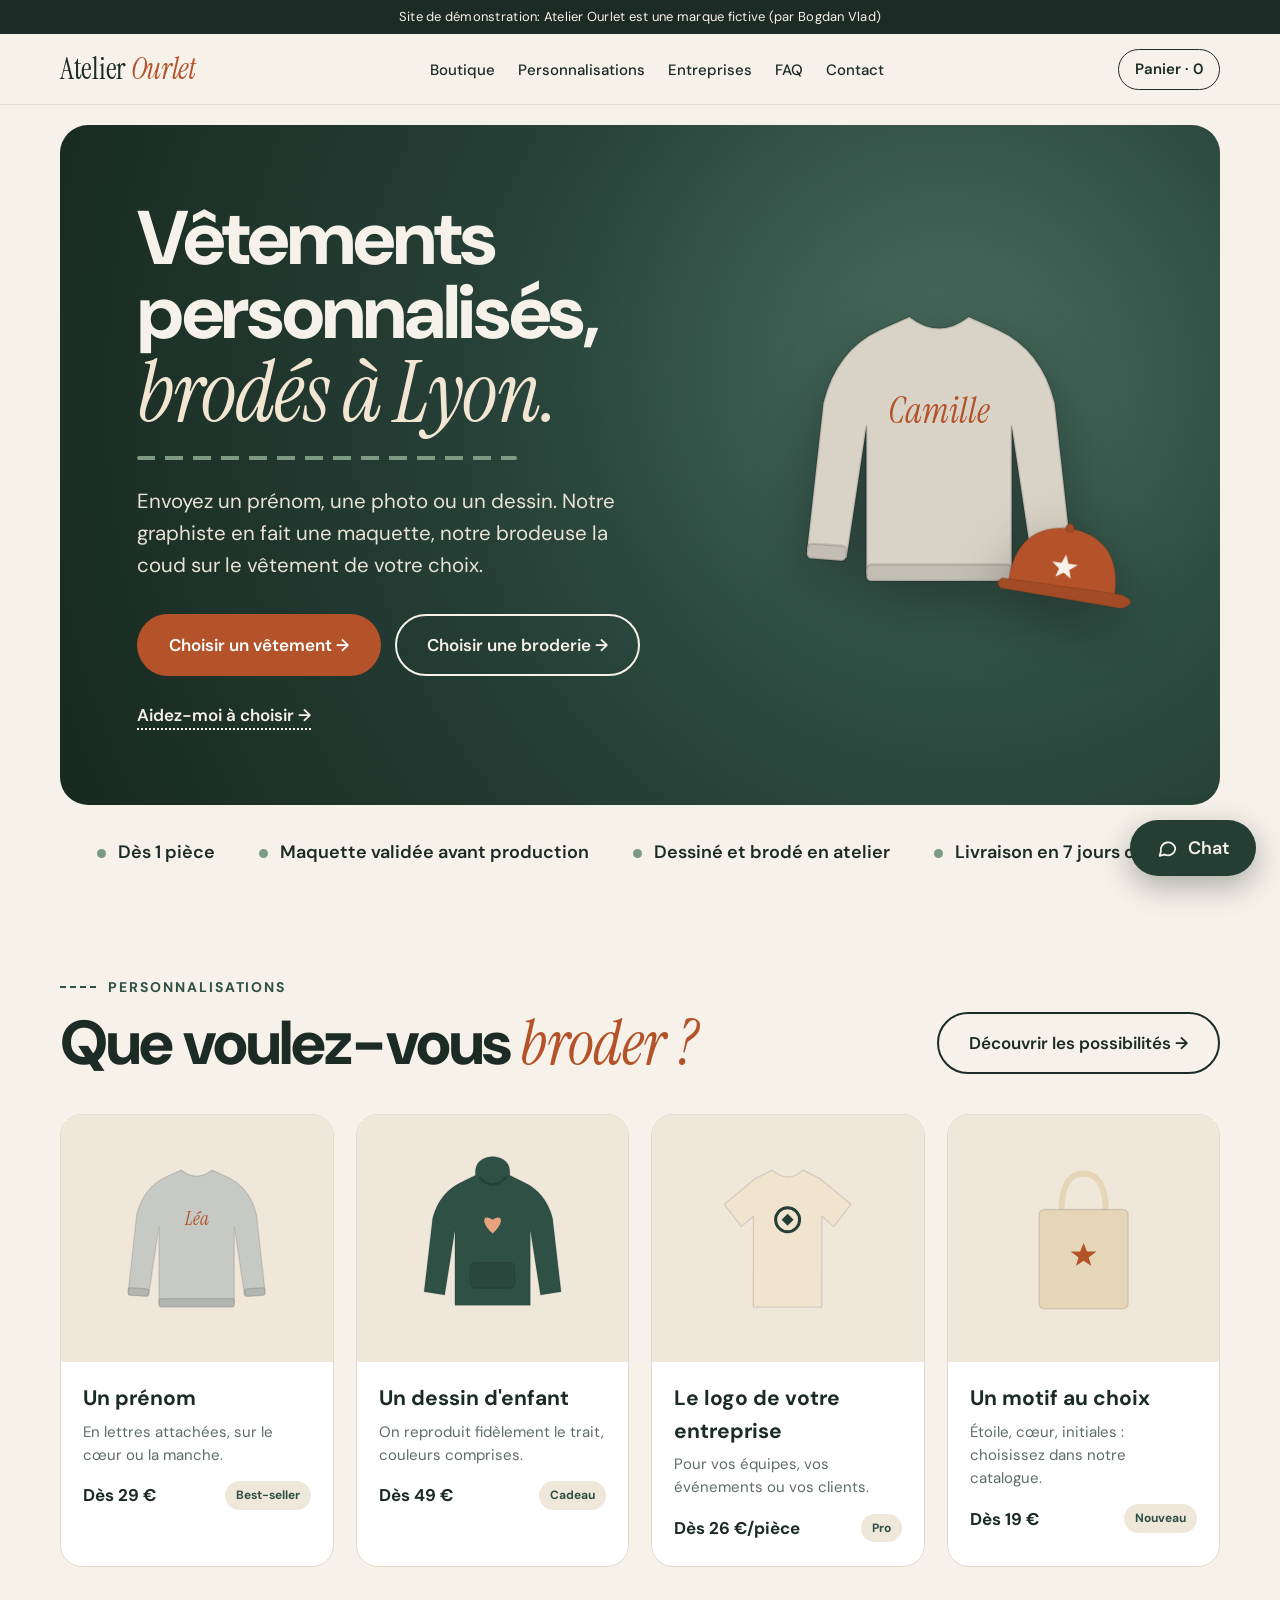
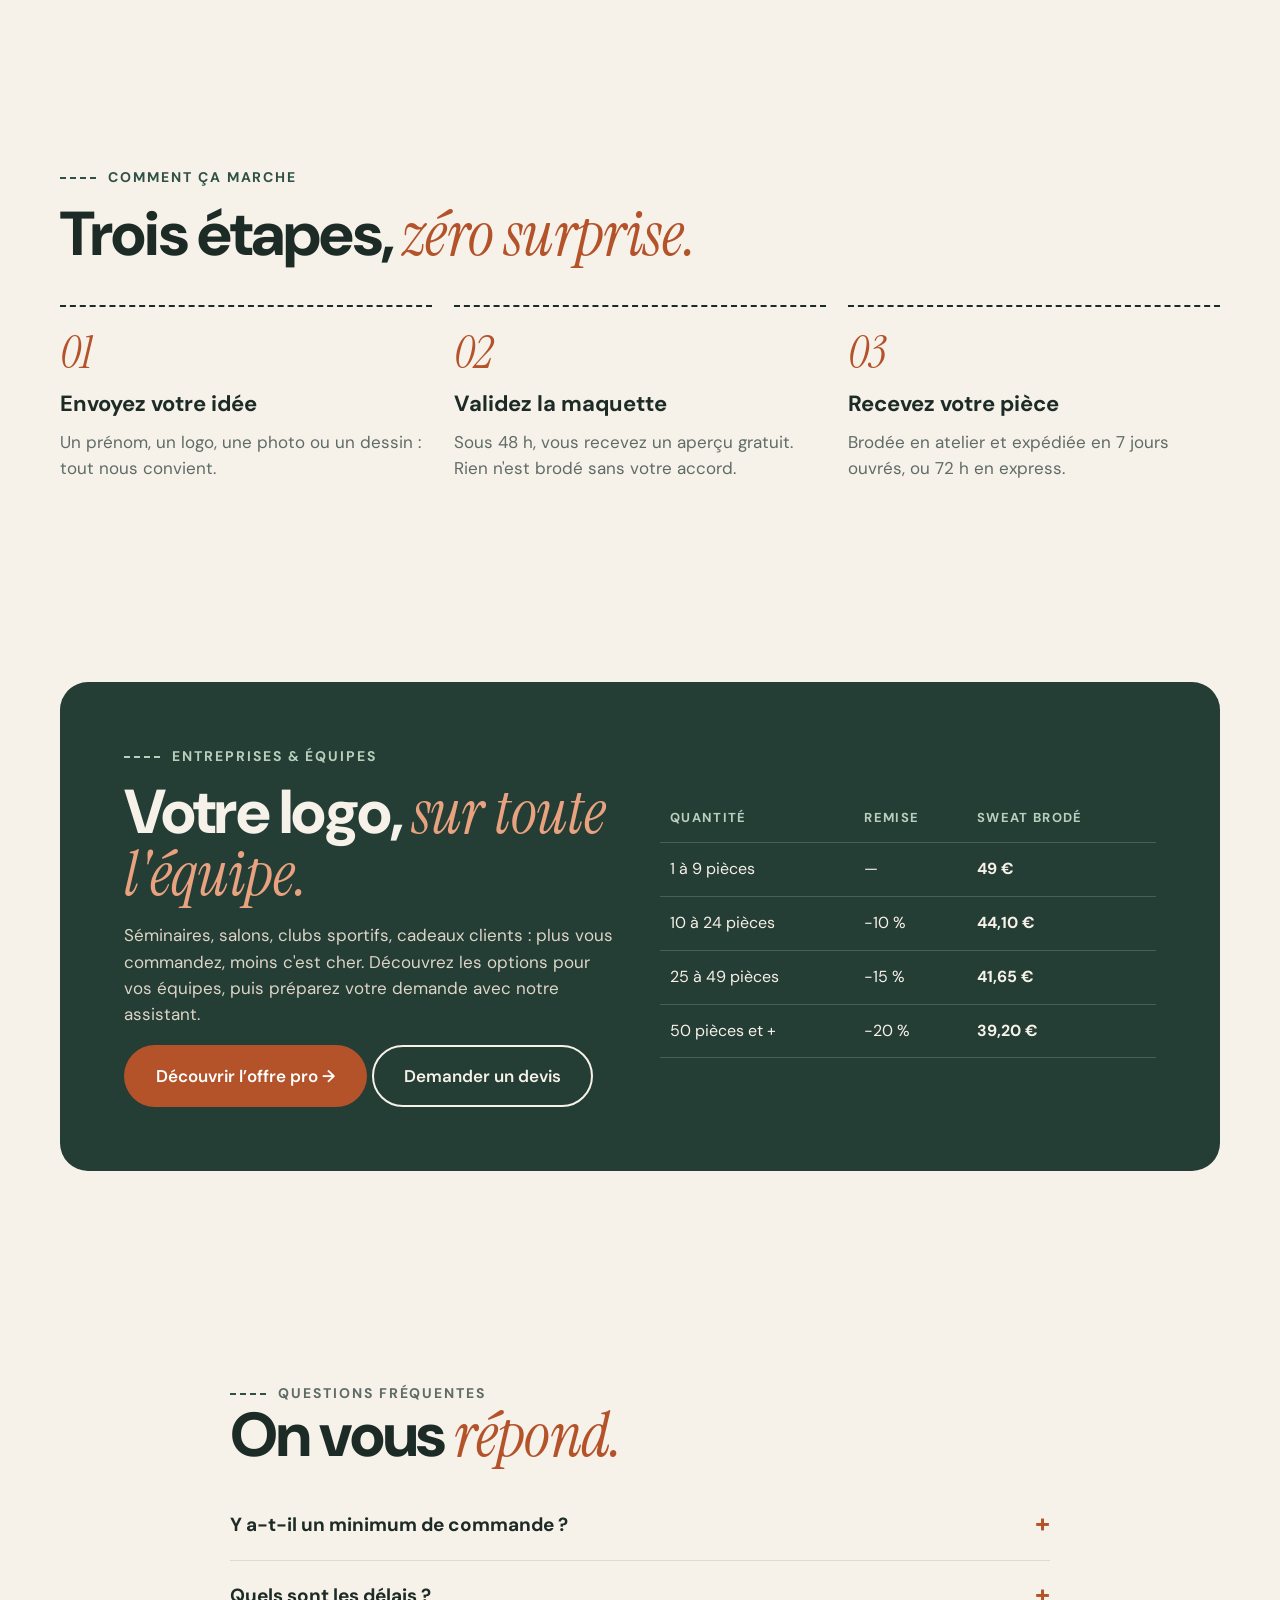
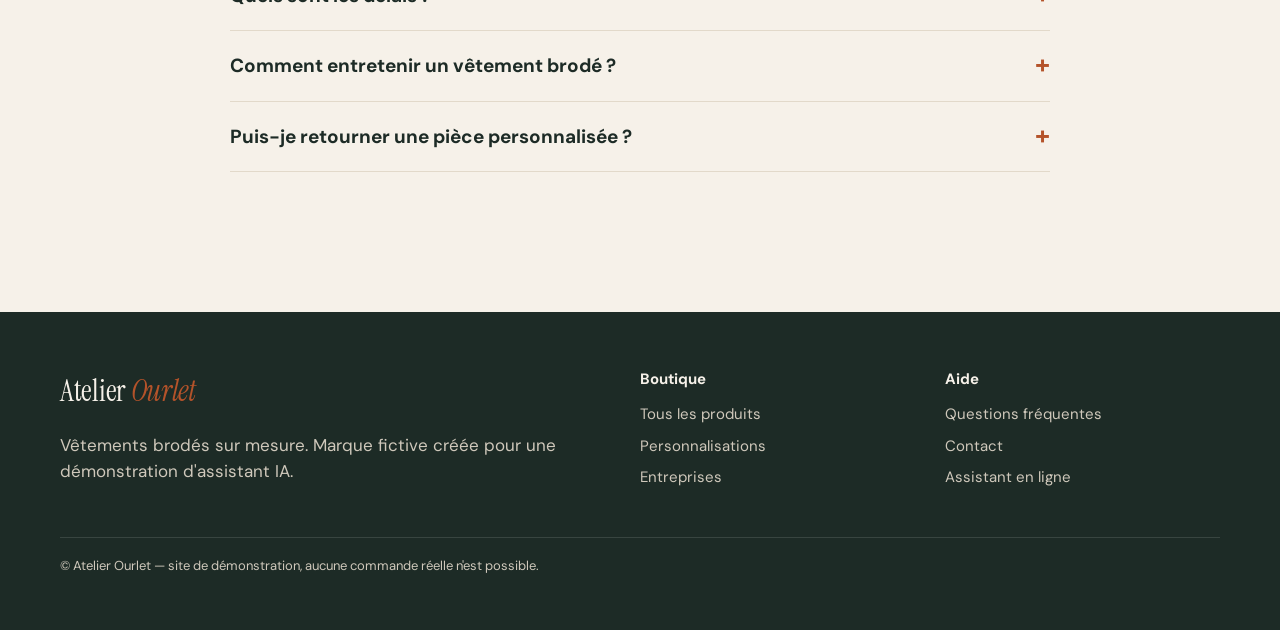
==== index.html @ b1e124c6 "Boutique : filtres Hauts/Accessoires réparés ; limite chat portée à 20/min par connexion - [hidden] " ====
<!doctype html>
<html lang="fr">
<head>
  <meta charset="utf-8">
  <meta name="viewport" content="width=device-width, initial-scale=1, viewport-fit=cover">
  <title>Atelier Ourlet — Vêtements personnalisés brodés (démo)</title>
  <meta name="description" content="Site de démonstration d'une marque fictive de vêtements brodés, avec un assistant IA.">
  <link rel="preconnect" href="https://fonts.googleapis.com">
  <link rel="preconnect" href="https://fonts.gstatic.com" crossorigin>
  <link href="https://fonts.googleapis.com/css2?family=DM+Sans:wght@400;500;600;700;800&family=Instrument+Serif:ital@0;1&display=swap" rel="stylesheet">
  <link rel="stylesheet" href="style.css?v=fix-20261122">
  <link rel="stylesheet" href="chat-widget.css?v=resize2-20261122">
  <link rel="stylesheet" href="animations.css">
</head>
<body>
  <div class="demo-bar">Site de démonstration: Atelier Ourlet est une marque fictive (par Bogdan Vlad)</div>

  <nav class="nav">
    <div class="wrap">
      <a class="logo" href="index.html">Atelier <em>Ourlet</em></a>
      <ul>
        <li><a href="boutique.html">Boutique</a></li>
        <li><a href="personnalisations.html">Personnalisations</a></li>
        <li><a href="entreprises.html">Entreprises</a></li>
        <li><a href="faq.html">FAQ</a></li>
        <li><a href="contact.html">Contact</a></li>
      </ul>
      <a class="cart" href="boutique.html">Panier · 0</a>
    </div>
  </nav>

  <main>
    <div class="wrap hero">
      <div class="hero-card">
        <div>
          <h1>Vêtements personnalisés, <em>brodés à Lyon.</em></h1>
          <div class="stitch" aria-hidden="true"></div>
          <p>Envoyez un prénom, une photo ou un dessin. Notre graphiste en fait une maquette, notre brodeuse la coud sur le vêtement de votre choix.</p>
          <div class="actions">
            <a class="btn btn-terra" href="boutique.html">Choisir un vêtement →</a>
            <a class="btn btn-ghost" href="personnalisations.html">Choisir une broderie →</a>
          </div>
          <a class="link-dash" href="#" data-open-chat>Aidez-moi à choisir →</a>
        </div>
        <div class="hero-art" aria-hidden="true">
          <div class="g g1" data-type="sweat" data-color="#d9d3c7" data-motif="Camille" data-thread="#b4532a"></div>
          <div class="g g2" data-type="cap" data-color="#b4532a" data-motif="★" data-thread="#f6f1e9"></div>
        </div>
      </div>
      <div class="trust">
        <span>Dès 1 pièce</span>
        <span>Maquette validée avant production</span>
        <span>Dessiné et brodé en atelier</span>
        <span>Livraison en 7 jours ouvrés</span>
      </div>
    </div>

    <section id="personnalisations">
      <div class="wrap">
        <div class="section-head">
          <div>
            <p class="eyebrow">Personnalisations</p>
            <h2>Que voulez-vous <em>broder ?</em></h2>
          </div>
          <a class="btn btn-ghost" href="boutique.html">Découvrir les possibilités →</a>
        </div>
        <div class="grid">
          <article class="card">
            <div class="art"><div class="g" data-type="sweat" data-color="#c7c9c4" data-motif="Léa"></div></div>
            <div class="body"><h3>Un prénom</h3><p>En lettres attachées, sur le cœur ou la manche.</p><div class="price"><span>Dès 29 €</span><span class="tag">Best-seller</span></div></div>
          </article>
          <article class="card">
            <div class="art"><div class="g" data-type="hoodie" data-color="#2f5045" data-motif="♥" data-thread="#e9a27f"></div></div>
            <div class="body"><h3>Un dessin d'enfant</h3><p>On reproduit fidèlement le trait, couleurs comprises.</p><div class="price"><span>Dès 49 €</span><span class="tag">Cadeau</span></div></div>
          </article>
          <article class="card">
            <div class="art"><div class="g" data-type="tshirt" data-color="#f0e4cf" data-motif="logo" data-thread="#243d35"></div></div>
            <div class="body"><h3>Le logo de votre entreprise</h3><p>Pour vos équipes, vos événements ou vos clients.</p><div class="price"><span>Dès 26 €/pièce</span><span class="tag">Pro</span></div></div>
          </article>
          <article class="card">
            <div class="art"><div class="g" data-type="tote" data-color="#e6d6b8" data-motif="★" data-thread="#b4532a"></div></div>
            <div class="body"><h3>Un motif au choix</h3><p>Étoile, cœur, initiales : choisissez dans notre catalogue.</p><div class="price"><span>Dès 19 €</span><span class="tag">Nouveau</span></div></div>
          </article>
        </div>
      </div>
    </section>

    <section>
      <div class="wrap">
        <p class="eyebrow">Comment ça marche</p>
        <h2 style="margin-bottom:40px">Trois étapes, <em>zéro surprise.</em></h2>
        <div class="steps">
          <div class="step"><h3>Envoyez votre idée</h3><p>Un prénom, un logo, une photo ou un dessin : tout nous convient.</p></div>
          <div class="step"><h3>Validez la maquette</h3><p>Sous 48 h, vous recevez un aperçu gratuit. Rien n'est brodé sans votre accord.</p></div>
          <div class="step"><h3>Recevez votre pièce</h3><p>Brodée en atelier et expédiée en 7 jours ouvrés, ou 72 h en express.</p></div>
        </div>
      </div>
    </section>

    <section id="entreprises">
      <div class="wrap">
        <div class="pro">
          <div>
            <p class="eyebrow">Entreprises &amp; équipes</p>
            <h2>Votre logo, <em>sur toute l'équipe.</em></h2>
            <p>Séminaires, salons, clubs sportifs, cadeaux clients : plus vous commandez, moins c'est cher. Découvrez les options pour vos équipes, puis préparez votre demande avec notre assistant.</p>
            <a class="btn btn-terra" href="entreprises.html">Découvrir l’offre pro →</a> <button class="btn btn-ghost" type="button" data-open-chat>Demander un devis</button>
          </div>
          <div class="table-wrap">
            <table class="tiers">
              <thead><tr><th>Quantité</th><th>Remise</th><th>Sweat brodé</th></tr></thead>
              <tbody>
                <tr><td>1 à 9 pièces</td><td>—</td><td>49 €</td></tr>
                <tr><td>10 à 24 pièces</td><td>−10 %</td><td>44,10 €</td></tr>
                <tr><td>25 à 49 pièces</td><td>−15 %</td><td>41,65 €</td></tr>
                <tr><td>50 pièces et +</td><td>−20 %</td><td>39,20 €</td></tr>
              </tbody>
            </table>
          </div>
        </div>
      </div>
    </section>

    <section>
      <div class="wrap faq">
        <p class="eyebrow">Questions fréquentes</p>
        <h2 style="margin-bottom:24px">On vous <em>répond.</em></h2>
        <details><summary>Y a-t-il un minimum de commande ?</summary><p>Non, on brode dès une seule pièce. Les remises commencent à 10 pièces.</p></details>
        <details><summary>Quels sont les délais ?</summary><p>7 jours ouvrés après validation de la maquette. L'option express (+15 €) livre en 72 h.</p></details>
        <details><summary>Comment entretenir un vêtement brodé ?</summary><p>Lavage à 30 °C, à l'envers, sans sèche-linge.</p></details>
        <details><summary>Puis-je retourner une pièce personnalisée ?</summary><p>Les pièces personnalisées ne sont pas reprises, sauf défaut de fabrication : on refait alors la pièce gratuitement.</p></details>
      </div>
    </section>
  </main>

  <footer>
    <div class="wrap">
      <div class="cols">
        <div>
          <a class="logo" href="index.html">Atelier <em>Ourlet</em></a>
          <p>Vêtements brodés sur mesure. Marque fictive créée pour une démonstration d'assistant IA.</p>
        </div>
        <div><h4>Boutique</h4><ul><li><a href="boutique.html">Tous les produits</a></li><li><a href="personnalisations.html">Personnalisations</a></li><li><a href="entreprises.html">Entreprises</a></li></ul></div>
        <div><h4>Aide</h4><ul><li><a href="faq.html">Questions fréquentes</a></li><li><a href="contact.html">Contact</a></li><li><a href="#" data-open-chat>Assistant en ligne</a></li></ul></div>
      </div>
      <p class="small">© Atelier Ourlet — site de démonstration, aucune commande réelle n'est possible.</p>
    </div>
  </footer>

  <script src="garments.js"></script>
  <script src="chat-widget.js?v=limit-20261122"></script>
  <script src="site.js"></script>
</body>
</html>
---- style.css ----
:root {
  --cream: #f6f1e9;
  --cream-2: #efe7da;
  --ink: #1d2b26;
  --green: #243d35;
  --green-2: #2f5045;
  --terra: #b4532a;
  --terra-2: #9a4420;
  --sage: #7d9b82;
  --line: #e2d9ca;
  --muted: #5f6b66;
  --radius: 28px;
  --serif: "Instrument Serif", Georgia, "Times New Roman", serif;
  --sans: "DM Sans", system-ui, -apple-system, "Segoe UI", Roboto, sans-serif;
}

* { box-sizing: border-box; }
[hidden] { display: none !important; }
html { scroll-behavior: smooth; }
body {
  margin: 0; background: var(--cream); color: var(--ink);
  font-family: var(--sans); font-size: 17px; line-height: 1.55;
}
img, svg { max-width: 100%; display: block; }
a { color: inherit; }
.wrap { max-width: 1200px; margin: 0 auto; padding-inline: 20px; }

/* Bandeau démo */
.demo-bar {
  background: var(--ink); color: var(--cream); text-align: center;
  font-size: 13px; padding: 7px 16px; letter-spacing: .02em;
}

/* Navigation */
.nav { position: sticky; top: 0; z-index: 50; background: rgba(246,241,233,.92); backdrop-filter: blur(8px); border-bottom: 1px solid var(--line); }
.nav .wrap { display: flex; align-items: center; justify-content: space-between; gap: 20px; height: 70px; }
.logo { font-family: var(--serif); font-size: 30px; text-decoration: none; letter-spacing: -.01em; }
.logo em { color: var(--terra); }
.nav ul { list-style: none; display: flex; gap: 28px; margin: 0; padding: 0; }
.nav ul a { text-decoration: none; font-weight: 500; font-size: 15px; }
.nav ul a:hover, .nav ul a[aria-current="page"] { color: var(--terra); }
.cart { display: inline-flex; align-items: center; gap: 8px; text-decoration: none; font-weight: 600; font-size: 15px; border: 1.5px solid var(--ink); border-radius: 999px; padding: 8px 16px; }
@media (max-width: 760px) { .nav ul { display: none; } }

/* Boutons */
.btn {
  display: inline-flex; align-items: center; gap: 12px; text-decoration: none; cursor: pointer;
  font: 600 17px var(--sans); border-radius: 999px; padding: 18px 30px; border: 2px solid transparent;
  transition: transform .15s ease, background .15s ease;
}
.btn:hover { transform: translateY(-1px); }
.btn-terra { background: var(--terra); color: #fff; }
.btn-terra:hover { background: var(--terra-2); }
.btn-ghost { border-color: currentColor; color: inherit; background: transparent; }
.btn-dark { background: var(--green); color: var(--cream); }
.link-dash { font-weight: 600; text-decoration: none; border-bottom: 2px dotted currentColor; padding-bottom: 2px; }

/* Hero */
.hero { margin-top: 20px; }
.hero-card {
  position: relative; overflow: hidden; border-radius: var(--radius);
  background: radial-gradient(circle at 78% 40%, #3b6153 0%, var(--green) 55%, #18291f 100%);
  color: var(--cream); display: grid; grid-template-columns: 1.2fr .8fr; align-items: center; gap: 24px;
  padding: clamp(36px, 6vw, 80px);
}
.hero h1 { font-size: clamp(40px, 6vw, 76px); line-height: .98; margin: 0; letter-spacing: -.03em; font-weight: 800; }
.hero h1 em { display: block; font-family: var(--serif); font-weight: 400; font-style: italic; letter-spacing: -.01em; font-size: 1.12em; color: #f2e6d3; }
.stitch { height: 4px; width: min(380px, 70%); margin: 22px 0 26px; background: repeating-linear-gradient(90deg, var(--sage) 0 18px, transparent 18px 28px); border-radius: 2px; }
.hero p { font-size: clamp(17px, 1.6vw, 21px); max-width: 520px; margin: 0 0 32px; color: #e9e2d6; }
.hero .actions { display: flex; flex-wrap: wrap; gap: 14px; margin-bottom: 26px; }
.hero-art { position: relative; aspect-ratio: 1; }
.hero-art .g { position: absolute; filter: drop-shadow(0 20px 30px rgba(0,0,0,.35)); }
.hero-art .g1 { inset: 4% 10% 14% 6%; }
.hero-art .g2 { width: 44%; right: -2%; bottom: 2%; transform: rotate(8deg); }
@media (max-width: 860px) { .hero-card { grid-template-columns: 1fr; } .hero-art { max-width: 360px; } }

.trust { display: flex; flex-wrap: wrap; justify-content: center; gap: 14px 44px; padding: 34px 0 10px; font-weight: 600; font-size: 18px; }
.trust span::before { content: ""; display: inline-block; width: 9px; height: 9px; border-radius: 50%; background: var(--sage); margin-right: 12px; vertical-align: middle; }

/* Sections */
section { padding-block: clamp(56px, 8vw, 100px); }
.eyebrow { font-size: 14px; letter-spacing: .14em; text-transform: uppercase; color: var(--green-2); font-weight: 700; display: flex; align-items: center; gap: 12px; margin: 0 0 14px; }
.eyebrow::before { content: ""; width: 36px; border-top: 2px dashed var(--green-2); }
h2 { font-size: clamp(34px, 5vw, 62px); line-height: 1; letter-spacing: -.03em; margin: 0; font-weight: 800; }
h2 em { font-family: var(--serif); font-weight: 400; font-style: italic; color: var(--terra); letter-spacing: -.01em; }
.section-head { display: flex; flex-wrap: wrap; align-items: end; justify-content: space-between; gap: 20px; margin-bottom: 40px; }
.lead { color: var(--muted); max-width: 560px; margin: 14px 0 0; }

/* Cartes */
.grid { display: grid; gap: 22px; grid-template-columns: repeat(auto-fill, minmax(250px, 1fr)); }
.card { background: #fff; border: 1px solid var(--line); border-radius: 22px; overflow: hidden; display: flex; flex-direction: column; transition: transform .2s ease, box-shadow .2s ease; }
.card:hover { transform: translateY(-4px); box-shadow: 0 18px 40px rgba(29,43,38,.1); }
.card .art { background: var(--cream-2); padding: 26px; aspect-ratio: 1.1; display: grid; place-items: center; }
.card .art .g { width: 78%; }
.card .body { padding: 20px 22px 24px; }
.card h3 { margin: 0 0 6px; font-size: 21px; }
.card p { margin: 0; color: var(--muted); font-size: 15px; }
.card .price { margin-top: 14px; display: flex; justify-content: space-between; align-items: center; font-weight: 700; }
.tag { font-size: 12px; font-weight: 700; background: var(--cream-2); border-radius: 999px; padding: 5px 11px; color: var(--green-2); }

/* Étapes */
.steps { display: grid; gap: 22px; grid-template-columns: repeat(auto-fit, minmax(240px, 1fr)); counter-reset: s; }
.step { border-top: 2px dashed var(--ink); padding-top: 22px; }
.step::before { counter-increment: s; content: "0" counter(s); font-family: var(--serif); font-style: italic; font-size: 46px; color: var(--terra); display: block; line-height: 1; margin-bottom: 12px; }
.step h3 { margin: 0 0 8px; font-size: 22px; }
.step p { margin: 0; color: var(--muted); }

/* Bloc entreprises */
.pro { background: var(--green); color: var(--cream); border-radius: var(--radius); padding: clamp(32px, 5vw, 64px); display: grid; grid-template-columns: 1fr 1fr; gap: 40px; align-items: center; }
.pro h2 { color: var(--cream); }
.pro h2 em { color: #e9a27f; }
.pro p { color: #ddd5c7; }
.pro .eyebrow { color: #b9cfbd; }
.pro .eyebrow::before { border-color: #b9cfbd; }
.table-wrap { overflow-x: auto; }
table.tiers { width: 100%; border-collapse: collapse; font-size: 16px; }
.tiers th, .tiers td { text-align: left; padding: 14px 10px; border-bottom: 1px solid rgba(246,241,233,.18); }
.tiers th { font-size: 13px; text-transform: uppercase; letter-spacing: .1em; color: #b9cfbd; }
.tiers td:last-child { font-weight: 700; }
@media (max-width: 860px) { .pro { grid-template-columns: 1fr; } }

/* FAQ */
.faq { max-width: 860px; }
.faq details { border-bottom: 1px solid var(--line); padding: 20px 0; }
.faq summary { cursor: pointer; font-weight: 700; font-size: 19px; list-style: none; display: flex; justify-content: space-between; gap: 16px; }
.faq summary::after { content: "+"; font-size: 26px; line-height: 1; color: var(--terra); }
.faq details[open] summary::after { content: "–"; }
.faq p { color: var(--muted); margin: 12px 0 0; }

/* Formulaire */
.form { display: grid; gap: 16px; max-width: 640px; }
.form label { display: grid; gap: 6px; font-weight: 600; font-size: 15px; }
.form input, .form select, .form textarea {
  font: 16px var(--sans); padding: 14px 16px; border-radius: 14px; border: 1.5px solid var(--line); background: #fff; color: var(--ink);
}
.form input:focus, .form select:focus, .form textarea:focus { outline: none; border-color: var(--green-2); }
.form .row { display: grid; grid-template-columns: 1fr 1fr; gap: 16px; }
@media (max-width: 600px) { .form .row { grid-template-columns: 1fr; } }
.notice { background: #fff; border: 1px solid var(--line); border-left: 4px solid var(--sage); border-radius: 12px; padding: 14px 16px; }

/* Filtres boutique */
.filters { display: flex; flex-wrap: wrap; gap: 10px; margin-bottom: 30px; }
.filters button { font: 600 15px var(--sans); padding: 10px 18px; border-radius: 999px; border: 1.5px solid var(--ink); background: transparent; color: var(--ink); cursor: pointer; }
.filters button[aria-pressed="true"] { background: var(--ink); color: var(--cream); }

/* Footer */
footer { background: var(--ink); color: #cfc8bb; padding-block: 56px 40px; margin-top: 40px; }
footer .cols { display: grid; gap: 30px; grid-template-columns: 2fr 1fr 1fr; }
footer .logo { color: var(--cream); }
footer h4 { color: var(--cream); margin: 0 0 12px; font-size: 15px; }
footer ul { list-style: none; padding: 0; margin: 0; display: grid; gap: 8px; font-size: 15px; }
footer a { text-decoration: none; }
footer a:hover { color: var(--cream); }
footer .small { font-size: 13px; margin-top: 36px; border-top: 1px solid rgba(255,255,255,.12); padding-top: 18px; }
@media (max-width: 700px) { footer .cols { grid-template-columns: 1fr; } }
---- chat-widget.css ----
/* Bulle de chat — démo */
.cw-launcher {
  position: fixed; right: 24px; bottom: calc(24px + env(safe-area-inset-bottom, 0px)); z-index: 1000;
  display: inline-flex; align-items: center; gap: 10px;
  background: #243d35; color: #f6f1e9; border: 0; border-radius: 999px;
  padding: 16px 26px; font: 600 18px "DM Sans", system-ui, sans-serif; cursor: pointer;
  box-shadow: 0 10px 30px rgba(29,43,38,.35); transition: transform .15s ease, opacity .2s ease;
}
.cw-launcher:hover { transform: translateY(-2px); }
.cw-launcher:focus-visible { outline: 3px solid #b4532a; outline-offset: 3px; }
.cw-launcher svg { width: 22px; height: 22px; }
.cw-launcher.cw-hidden { opacity: 0; pointer-events: none; transform: scale(.9); }

.cw-panel {
  position: fixed; right: 24px; bottom: calc(24px + env(safe-area-inset-bottom, 0px)); z-index: 1001;
  width: min(420px, calc(100vw - 32px)); height: min(600px, calc(100vh - 48px));
  background: #f6f1e9; color: #1d2b26; border-radius: 28px;
  box-shadow: 0 24px 70px rgba(29,43,38,.28), 0 0 0 1px rgba(29,43,38,.06);
  display: flex; flex-direction: column; overflow: hidden;
  font-family: "DM Sans", system-ui, sans-serif;
  transform-origin: bottom right; transition: transform .22s ease, opacity .22s ease, width .22s ease, height .22s ease;
}
.cw-panel[hidden] { display: flex !important; opacity: 0; transform: scale(.92) translateY(10px); pointer-events: none; visibility: hidden; }
.cw-panel.cw-big { width: min(720px, calc(100vw - 32px)); height: calc(100vh - 48px); }

.cw-head { display: flex; align-items: center; justify-content: space-between; padding: 16px 16px 6px 18px; }
.cw-brand { background: #1d2b26; color: #f6f1e9; border-radius: 999px; padding: 9px 18px; font-weight: 600; font-size: 15px; }
.cw-tools { display: flex; gap: 10px; }
.cw-tools button {
  width: 40px; height: 40px; border-radius: 50%; border: 0; background: #fff; color: #1d2b26; cursor: pointer;
  display: grid; place-items: center; box-shadow: 0 2px 8px rgba(29,43,38,.12);
}
.cw-tools button:hover { background: #efe7da; }
.cw-tools svg { width: 18px; height: 18px; }

.cw-body { flex: 1; overflow-y: auto; padding: 10px 20px 8px; display: flex; flex-direction: column; gap: 10px; }

.cw-welcome { display: grid; grid-template-columns: 1fr 132px; gap: 8px; align-items: center; min-height: 190px; }
.cw-welcome p { margin: 0 0 12px; font-size: 16px; line-height: 1.5; }
.cw-polaroids { position: relative; height: 180px; }
.cw-pol { position: absolute; width: 92px; background: #fff; padding: 6px 6px 8px; border-radius: 6px; box-shadow: 0 6px 18px rgba(0,0,0,.14); text-align: center; font-size: 10.5px; line-height: 1.2; }
.cw-pol .g { background: #efe7da; border-radius: 3px; padding: 6px; margin-bottom: 5px; }
.cw-pol.p1 { left: 0; top: 0; transform: rotate(-3deg); z-index: 2; }
.cw-pol.p2 { right: -6px; top: 40px; transform: rotate(7deg); }

.cw-msg { max-width: 86%; padding: 11px 15px; border-radius: 18px; font-size: 15px; line-height: 1.45; white-space: pre-wrap; word-wrap: break-word; }
.cw-bot { background: #fff; align-self: flex-start; border-bottom-left-radius: 6px; }
.cw-user { background: #243d35; color: #f6f1e9; align-self: flex-end; border-bottom-right-radius: 6px; }
.cw-summary { align-self: stretch; max-width: 100%; background: #fff; border: 1.5px dashed #7d9b82; border-radius: 16px; padding: 14px 16px; font-size: 14px; }
.cw-summary strong { display: block; margin-bottom: 8px; color: #243d35; letter-spacing: .06em; font-size: 12px; text-transform: uppercase; }
.cw-summary dl { margin: 0; display: grid; grid-template-columns: auto 1fr; gap: 4px 12px; }
.cw-summary dt { color: #5f6b66; }
.cw-summary dd { margin: 0; font-weight: 600; }
.cw-typing { display: inline-flex; gap: 4px; }
.cw-typing i { width: 7px; height: 7px; border-radius: 50%; background: #7d9b82; animation: cw-b 1s infinite ease-in-out; }
.cw-typing i:nth-child(2) { animation-delay: .15s; } .cw-typing i:nth-child(3) { animation-delay: .3s; }
@keyframes cw-b { 0%, 80%, 100% { opacity: .3; transform: translateY(0); } 40% { opacity: 1; transform: translateY(-3px); } }

.cw-legal { font-size: 11.5px; color: #8a918d; padding: 0 22px 12px; line-height: 1.4; text-align: center; }
.cw-chips { display: flex; gap: 8px; overflow-x: auto; padding: 4px 16px 10px; scrollbar-width: none; }
.cw-chips::-webkit-scrollbar { display: none; }
.cw-chips button {
  flex: none; background: transparent; border: 1.5px solid #e2d9ca; border-radius: 999px; padding: 9px 15px;
  font: 600 14px "DM Sans", system-ui, sans-serif; color: #1d2b26; cursor: pointer;
}
.cw-chips button:hover { background: #fff; border-color: #c9bfae; }

.cw-form { display: flex; gap: 8px; align-items: center; margin: 6px 14px 8px; background: #fff; border: 1.5px solid #e2d9ca; border-radius: 999px; padding: 6px 6px 6px 18px; }
.cw-form:focus-within { border-color: #243d35; }
.cw-form input { flex: 1; min-width: 0; border: 0; outline: none; background: transparent; font: 16px "DM Sans", system-ui, sans-serif; color: #1d2b26; padding: 10px 0; }
.cw-form button { width: 42px; height: 42px; border-radius: 50%; border: 0; background: #b4532a; color: #fff; cursor: pointer; display: grid; place-items: center; flex: none; }
.cw-form button:disabled { background: #d8cfc1; cursor: default; }
.cw-form svg { width: 18px; height: 18px; }

@media (max-width: 520px) {
  .cw-launcher { right: 16px; bottom: calc(16px + env(safe-area-inset-bottom, 0px)); }
  .cw-panel, .cw-panel.cw-big { right: 0; bottom: 0; width: 100vw; height: 100dvh; border-radius: 0; }
  .cw-welcome { grid-template-columns: 1fr 110px; }
}

/* Cartes produits affichées dans le chat */
.cw-products { flex: none; display: flex; gap: 10px; overflow-x: auto; padding: 2px 2px 6px; align-self: stretch; scrollbar-width: thin; }
.cw-prod {
  flex: none; width: 124px; background: #fff; border: 1px solid #e2d9ca; border-radius: 16px; padding: 8px 8px 10px;
  text-decoration: none; color: #1d2b26; display: flex; flex-direction: column; gap: 4px;
  transition: transform .15s ease, box-shadow .15s ease;
}
.cw-prod:hover { transform: translateY(-2px); box-shadow: 0 8px 18px rgba(29,43,38,.12); }
.cw-prod .g { background: #efe7da; border-radius: 10px; padding: 8px; aspect-ratio: 1; }
.cw-prod-name { font-size: 13px; font-weight: 600; line-height: 1.25; }
.cw-prod-price { font-size: 13px; color: #b4532a; font-weight: 700; }

/* Boutons de réponse proposés par l'assistant */
.cw-choices { flex: none; display: flex; flex-wrap: wrap; gap: 8px; align-self: stretch; justify-content: flex-end; padding: 2px 0 4px; }
.cw-choices button {
  background: #fff; border: 1.5px solid #243d35; color: #243d35; border-radius: 999px;
  padding: 9px 15px; font: 600 14px "DM Sans", system-ui, sans-serif; cursor: pointer;
  transition: background .15s ease, color .15s ease, transform .15s ease;
  animation: cw-pop .25s ease both;
}
.cw-choices button:nth-child(2) { animation-delay: .05s; }
.cw-choices button:nth-child(3) { animation-delay: .1s; }
.cw-choices button:nth-child(4) { animation-delay: .15s; }
.cw-choices button:hover { background: #243d35; color: #f6f1e9; transform: translateY(-1px); }
.cw-choices button:focus-visible { outline: 3px solid #b4532a; outline-offset: 2px; }
@keyframes cw-pop { from { opacity: 0; transform: translateY(6px); } to { opacity: 1; transform: none; } }
@media (prefers-reduced-motion: reduce) { .cw-choices button { animation: none; } }

/* Redimensionnement à la souris (bords haut / gauche, coin haut-gauche) */
.cw-rz { position: absolute; z-index: 5; touch-action: none; }
.cw-rz-top { top: 0; left: 30px; right: 30px; height: 8px; cursor: ns-resize; }
.cw-rz-left { left: 0; top: 30px; bottom: 30px; width: 8px; cursor: ew-resize; }
.cw-rz-corner { top: 5px; left: 5px; width: 24px; height: 24px; cursor: nwse-resize; }
.cw-rz-corner::after {
  content: ""; position: absolute; top: 5px; left: 5px; width: 9px; height: 9px;
  border-top: 2px solid #c9bfae; border-left: 2px solid #c9bfae; border-top-left-radius: 4px;
  opacity: 0; transition: opacity .15s ease;
}
.cw-panel:hover .cw-rz-corner::after, .cw-panel.cw-resizing .cw-rz-corner::after { opacity: 1; }
.cw-panel.cw-resizing { transition: none; user-select: none; }
@media (max-width: 520px) { .cw-rz { display: none; } .cw-panel { width: 100vw !important; height: 100dvh !important; } }
---- animations.css ----
/* Atelier Ourlet — interactions et mise en page enrichie */
:root { --ease-out: cubic-bezier(.22,1,.36,1); }
body { overflow-x: hidden; }
.nav { transition: box-shadow .3s ease, background .3s ease; }
.nav.scrolled { box-shadow: 0 12px 34px rgba(29,43,38,.09); background: rgba(246,241,233,.98); }
.nav ul { gap: clamp(12px, 1.8vw, 28px); }
.nav ul a { transition: color .2s ease; }
.nav ul a[aria-current=page] { color: var(--terra); }
.btn { transition: transform .3s var(--ease-out), background .25s ease, box-shadow .3s ease; }
.btn:hover { transform: translateY(-3px); box-shadow: 0 10px 20px rgba(29,43,38,.1); }
.btn:active { transform: scale(.98); }
.card { transition: transform .45s var(--ease-out), box-shadow .45s ease; }
.card:hover { transform: translateY(-9px); box-shadow: 0 22px 48px rgba(29,43,38,.13); }
.card .g { transition: transform .65s var(--ease-out); }
.card:hover .g { transform: scale(1.065) rotate(-2deg); }
.hero-card { isolation: isolate; }
.hero-card:after { content:""; position:absolute; inset:0; z-index:-1; pointer-events:none; background:radial-gradient(circle at 75% 30%, rgba(255,255,255,.08), transparent 38%); animation: glowShift 8s ease-in-out infinite alternate; }
.hero-art .g1 { animation: floatGentle 6s ease-in-out infinite; }
.hero-art .g2 { animation: floatCap 5s ease-in-out infinite; }
.hero-card h1, .hero-card p, .hero-card .actions, .hero-card .link-dash { animation: riseIn .8s var(--ease-out) both; }
.hero-card p { animation-delay:.12s; }
.hero-card .actions { animation-delay:.22s; }
.hero-card .link-dash { animation-delay:.32s; }
@keyframes riseIn { from { opacity:0; transform:translateY(22px); } to { opacity:1; transform:translateY(0); } }
@keyframes floatGentle { 0%,100% { transform:translateY(0) rotate(-2deg); } 50% { transform:translateY(-14px) rotate(1deg); } }
@keyframes floatCap { 0%,100% { transform:translateY(0) rotate(8deg); } 50% { transform:translateY(-12px) rotate(12deg); } }
@keyframes glowShift { from { opacity:.45; transform:translateX(-3%); } to { opacity:1; transform:translateX(3%); } }
[data-reveal] { opacity:0; transform: translateY(28px); transition: opacity .8s var(--ease-out), transform .8s var(--ease-out); }
[data-reveal].is-visible { opacity:1; transform:translateY(0); }
.inner-hero { padding-block: clamp(65px, 9vw, 118px); background:var(--cream-2); }
.inner-hero-grid { display:grid; grid-template-columns:1.2fr .8fr; align-items:center; gap:clamp(25px,5vw,70px); }
.inner-hero h1 { font-size:clamp(48px,7vw,92px); letter-spacing:-.05em; line-height:.97; margin:0 0 25px; }
.inner-hero h1 em { font-family:var(--serif); font-weight:400; color:var(--terra); }
.inner-hero .lead { font-size:clamp(17px,1.8vw,21px); margin:0 0 28px; }
.inner-hero .actions { display:flex; gap:14px; flex-wrap:wrap; }
.feature-art { display:grid; place-items:center; min-height:360px; border-radius:32px; background:radial-gradient(circle at 50% 40%,#c8d2c2,#96afa0); overflow:hidden; }
.feature-art .g { width:min(78%,390px); filter:drop-shadow(0 28px 23px rgba(30,51,42,.2)); animation:floatGentle 6s ease-in-out infinite; }
.spaced-grid { margin-top:35px; }
.soft-section { background:var(--cream-2); }
.split-feature { display:grid; grid-template-columns:1fr 1fr; gap:clamp(30px,7vw,90px); align-items:center; }
.split-feature .lead { margin-bottom:26px; }
.step-stack { display:grid; gap:12px; }
.step-stack > div { background:#fff; border:1px solid var(--line); border-radius:18px; display:flex; gap:18px; padding:22px 26px; align-items:center; }
.step-stack strong { font-family:var(--serif); font-weight:400; font-style:italic; color:var(--terra); font-size:36px; }
.step-stack span { font-weight:700; }
.cta-banner { display:flex; justify-content:space-between; align-items:center; gap:26px; padding-block:55px; padding-inline:clamp(25px,5vw,65px); background:var(--green); border-radius:28px; color:var(--cream); }
.cta-banner .eyebrow { color:#bad0bd; }
.cta-banner .eyebrow:before { border-color:#bad0bd; }
.cta-banner h2 em { color:#e9a27f; }
.value-grid { display:grid; grid-template-columns:repeat(3,1fr); gap:18px; margin-top:36px; }
.value-grid article { background:#fff; padding:32px; border:1px solid var(--line); border-radius:24px; transition:transform .4s var(--ease-out); }
.value-grid article:hover { transform:translateY(-6px); }
.value-grid article span { color:var(--terra); font-weight:800; }
.value-grid h3 { font-size:23px; line-height:1.2; }
.value-grid p { color:var(--muted); }
.price-surface { background:var(--green); padding:clamp(22px,4vw,45px); color:#fff; border-radius:24px; margin-top:25px; }
.price-surface .tiers th { color:#bad0bd; }
.faq-hero { background:var(--green); color:var(--cream); }
.faq-hero .eyebrow { color:#bed5c2; }
.faq-hero .eyebrow::before { border-color:#bed5c2; }
.faq-hero h1 em { color:#f0b494; }
.faq-hero .lead { color:#e0dfd5; }
.faq-list { margin-top:28px; }
.faq-bottom { margin-top:40px; background:var(--cream-2); padding:30px; border-radius:24px; }
.faq-bottom h3 { font-size:28px; margin:0; }
.faq-bottom p { color:var(--muted); }
.mobile-menu-button { display:none; cursor:pointer; padding:10px 13px; border:1px solid var(--line); border-radius:12px; background:transparent; font:700 15px var(--sans); color:var(--ink); }
.mobile-menu { display:none; }
@media (max-width:950px) {
  .nav .wrap { gap:10px; }
  .nav ul { gap:12px; }
  .nav ul a { font-size:13px; }
  .nav .cart { font-size:13px; padding:7px 12px; }
}
@media (max-width:760px) {
  .nav .wrap { height:65px; }
  .nav .cart { display:none; }
  .mobile-menu-button { display:inline-flex; margin-left:auto; }
  .mobile-menu { display:grid; gap:0; padding:6px 20px 16px; background:var(--cream); border-bottom:1px solid var(--line); }
  .mobile-menu[hidden] { display:none; }
  .mobile-menu a { display:block; padding:12px 6px; text-decoration:none; font-weight:600; border-bottom:1px solid var(--line); }
  .mobile-menu a[aria-current=page] { color:var(--terra); }
  .inner-hero-grid,.split-feature { grid-template-columns:1fr; }
  .inner-hero { padding-block:65px; }
  .feature-art { min-height:260px; }
  .value-grid { grid-template-columns:1fr; }
  .cta-banner { flex-direction:column; align-items:flex-start; }
}
@media (prefers-reduced-motion: reduce) {
  *,*::before,*::after { animation-duration:.01ms!important; animation-iteration-count:1!important; scroll-behavior:auto!important; transition-duration:.01ms!important; }
  [data-reveal] { opacity:1; transform:none; }
}

/* Contact layout and Lyon map */
.contact-section {padding-top:clamp(60px,7vw,100px);padding-bottom:clamp(70px,8vw,110px);}
.contact-intro {margin-bottom:35px;max-width:800px;}
.contact-intro h1 {font-size:clamp(42px,6vw,78px);line-height:1.08;letter-spacing:-.04em;margin:0 0 18px;}
.contact-intro h1 em,.contact-card h2 em,.contact-map-card h2 em {font-family:var(--serif);font-weight:400;color:var(--terra);}
.contact-intro .lead {font-size:clamp(17px,1.7vw,20px);max-width:680px;}
.contact-layout {display:grid;grid-template-columns:minmax(0,1.2fr) minmax(320px,.8fr);gap:24px;align-items:stretch;}
.contact-card,.contact-map-card {min-width:0;padding:clamp(24px,3.2vw,42px);background:#fff;border:1px solid var(--line);border-radius:26px;}
.contact-card h2,.contact-map-card h2 {font-size:clamp(28px,3vw,42px);line-height:1.1;margin:0 0 25px;}
.contact-card .form {max-width:none;}
.contact-card .form input,.contact-card .form select,.contact-card .form textarea {min-width:0;width:100%;}
.contact-card .form :is(input,select,textarea):focus {border-color:var(--terra);box-shadow:0 0 0 4px rgba(180,83,42,.12);outline:none;}
.contact-card .form textarea {resize:vertical;}
.contact-card .form button {justify-self:start;}
.contact-map-card {display:flex;flex-direction:column;gap:15px;}
.contact-map-header p:not(.eyebrow) {margin-top:0;color:var(--muted);}
.contact-map-frame {width:100%;min-height:330px;flex:1;border:0;border-radius:17px;background:var(--cream-2);}
.map-link {font-weight:700;color:var(--terra);text-decoration:none;}
.map-link:hover {text-decoration:underline;}
.map-disclaimer {font-size:13px;color:var(--muted);margin:0;}
/* Hover buttons, with a soft light sweep */
.btn,.filters button,.mobile-menu-button {position:relative;isolation:isolate;overflow:hidden;}
.btn::before,.filters button::before,.mobile-menu-button::before {
 content:"";position:absolute;inset:0;border-radius:inherit;z-index:-1;
 background:linear-gradient(110deg,transparent 10%,rgba(255,255,255,.24) 48%,transparent 77%);
 transform:translateX(-140%) skewX(-15deg);transition:transform .75s cubic-bezier(.18,.73,.23,1);
}
.btn:hover::before,.filters button:hover::before,.mobile-menu-button:hover::before {transform:translateX(140%) skewX(-15deg);}
.btn:focus-visible,.filters button:focus-visible,.mobile-menu-button:focus-visible {outline:3px solid var(--terra);outline-offset:4px;}
@media(max-width:900px){.contact-layout{grid-template-columns:1fr;}.contact-map-frame{min-height:320px;}}
@media(max-width:600px){.contact-section{padding-top:48px;}.contact-card,.contact-map-card{padding:22px;}.contact-intro{margin-bottom:25px;}}
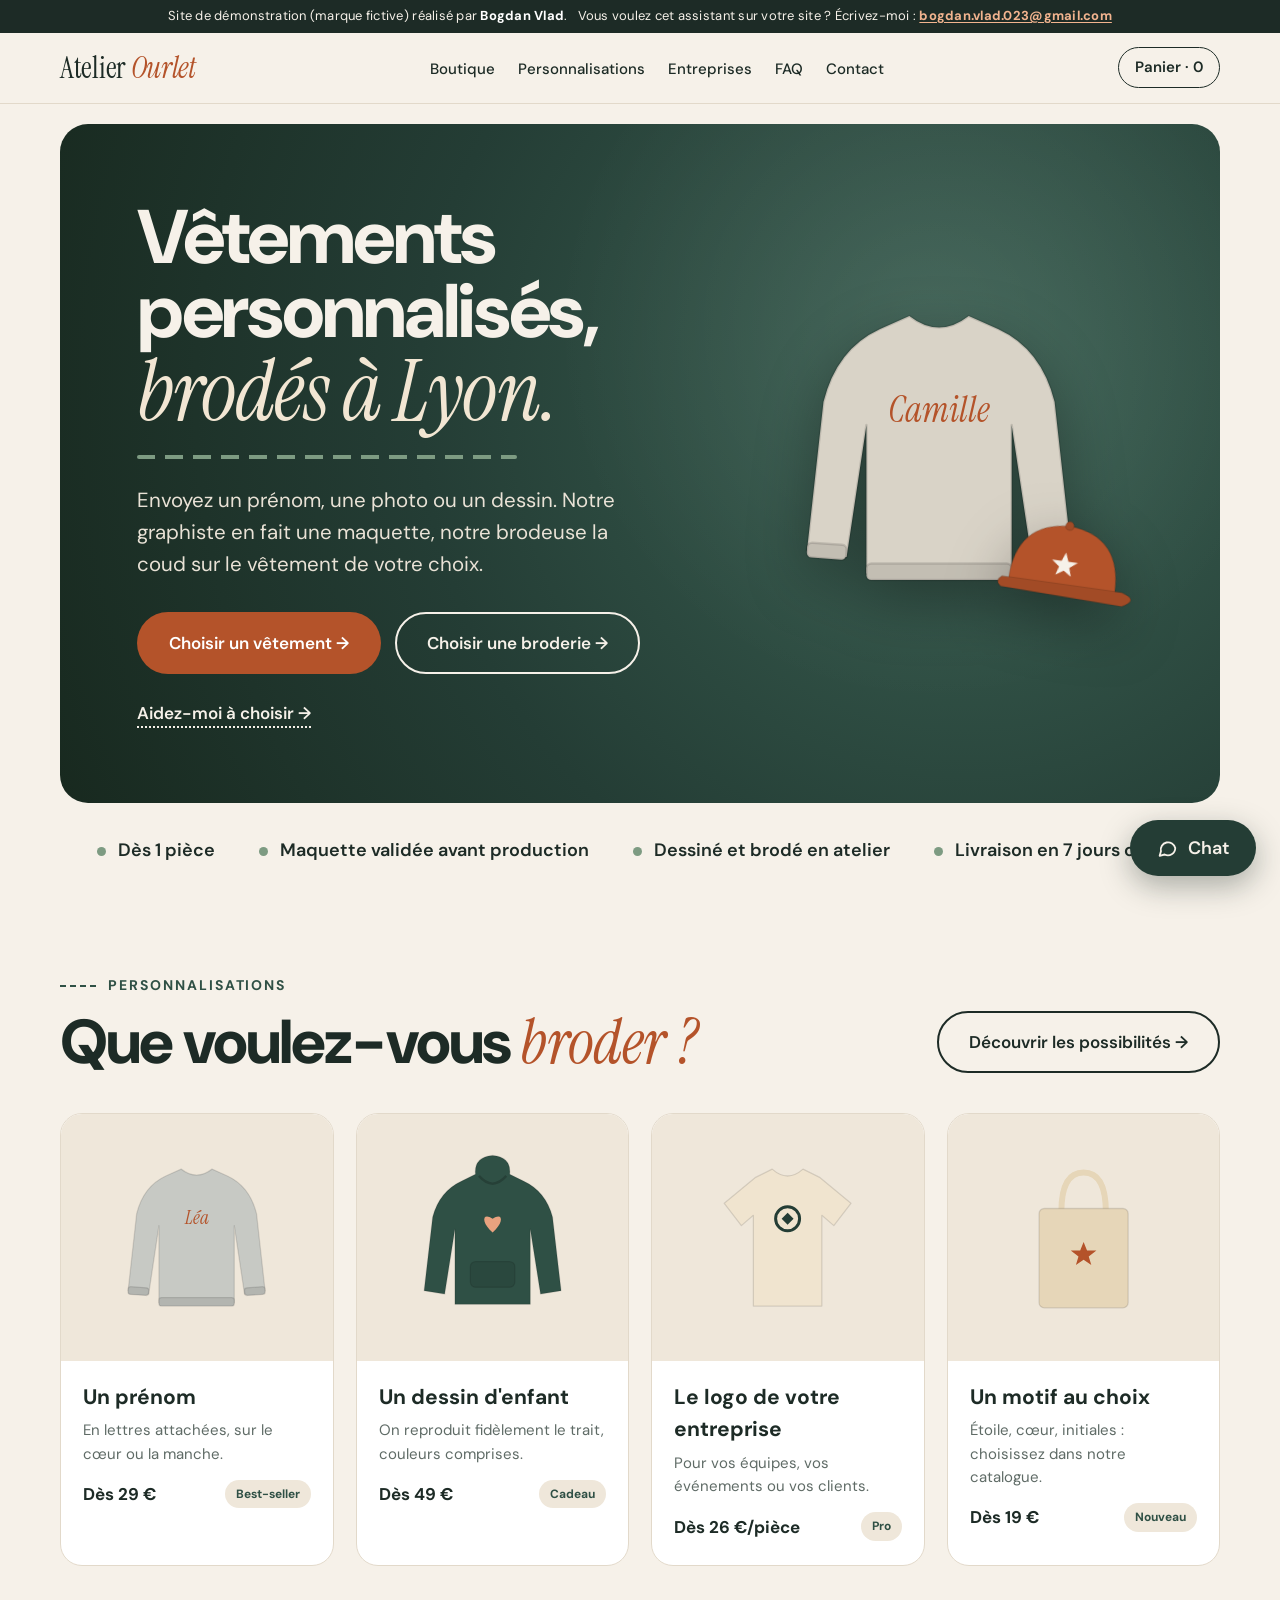
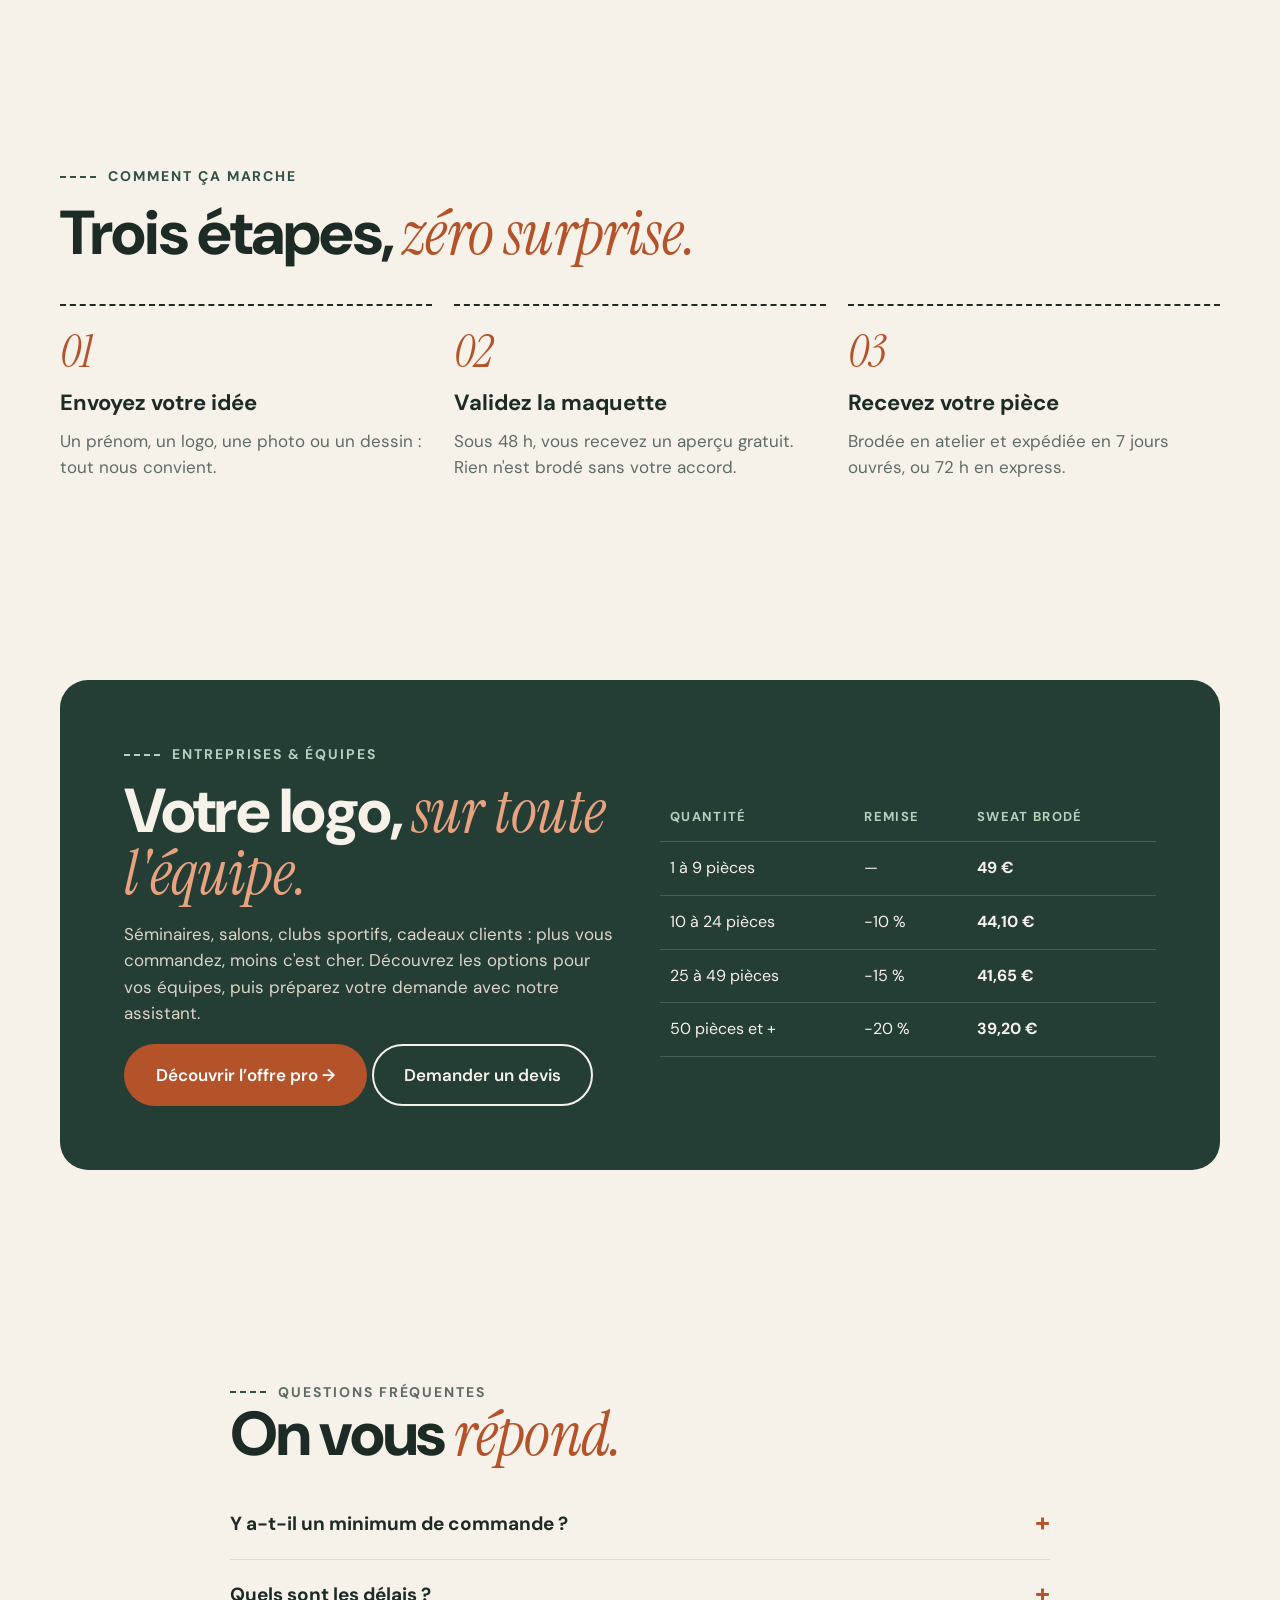
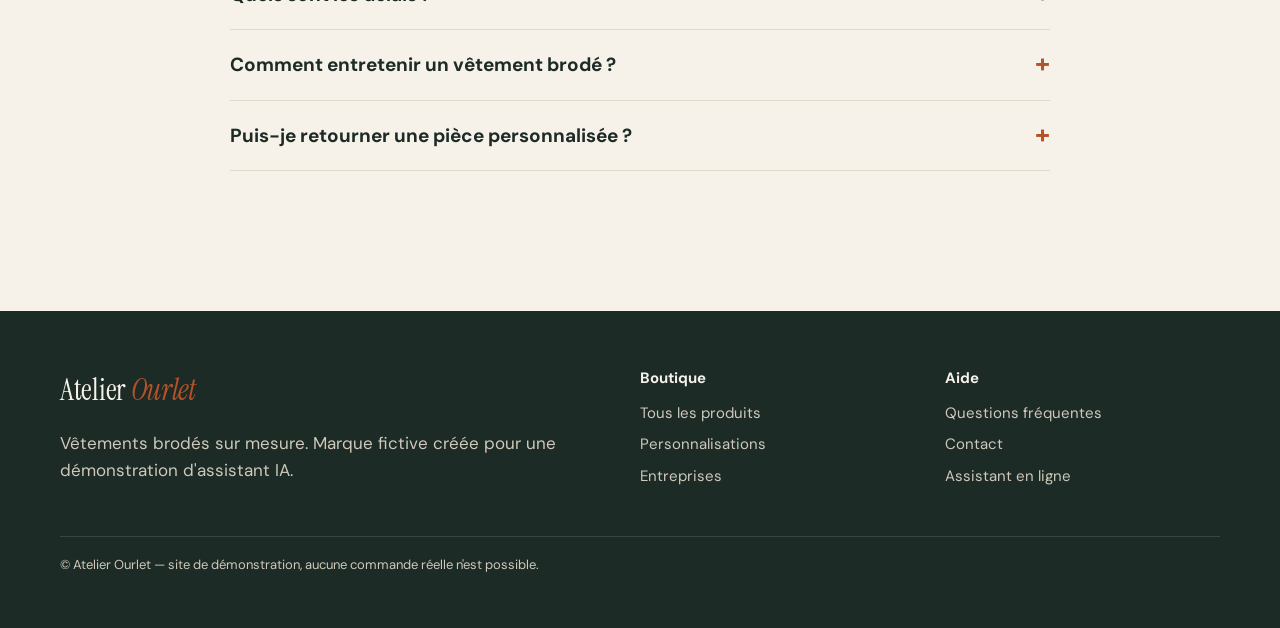
==== commit adc893fe: "Bandeau « réalisé par Bogdan Vlad » avec contact sur toutes les pages Co-Authored-By: Claude Opus 5." ====
--- a/index.html
+++ b/index.html
@@ -8,12 +8,12 @@
   <link rel="preconnect" href="https://fonts.googleapis.com">
   <link rel="preconnect" href="https://fonts.gstatic.com" crossorigin>
   <link href="https://fonts.googleapis.com/css2?family=DM+Sans:wght@400;500;600;700;800&family=Instrument+Serif:ital@0;1&display=swap" rel="stylesheet">
-  <link rel="stylesheet" href="style.css?v=fix-20261122">
-  <link rel="stylesheet" href="chat-widget.css?v=resize2-20261122">
+  <link rel="stylesheet" href="style.css?v=contact-20261122">
+  <link rel="stylesheet" href="chat-widget.css?v=devis-20261122">
   <link rel="stylesheet" href="animations.css">
 </head>
 <body>
-  <div class="demo-bar">Site de démonstration: Atelier Ourlet est une marque fictive (par Bogdan Vlad)</div>
+  <div class="demo-bar"><span>Site de démonstration (marque fictive) réalisé par <strong>Bogdan Vlad</strong>.</span> <span>Vous voulez cet assistant sur votre site ? Écrivez-moi : <a href="mailto:bogdan.vlad.023@gmail.com?subject=Assistant%20IA%20pour%20mon%20site">bogdan.vlad.023@gmail.com</a></span></div>
 
   <nav class="nav">
     <div class="wrap">
@@ -148,7 +148,7 @@
   </footer>
 
   <script src="garments.js"></script>
-  <script src="chat-widget.js?v=limit-20261122"></script>
+  <script src="chat-widget.js?v=devis-20261122"></script>
   <script src="site.js"></script>
 </body>
 </html>
--- a/style.css
+++ b/style.css
@@ -30,6 +30,11 @@
   background: var(--ink); color: var(--cream); text-align: center;
   font-size: 13px; padding: 7px 16px; letter-spacing: .02em;
 }
+.demo-bar { display: flex; flex-wrap: wrap; justify-content: center; gap: 2px 10px; line-height: 1.45; }
+.demo-bar strong { color: #fff; }
+.demo-bar a { color: #f2b48f; font-weight: 700; text-decoration: underline; text-underline-offset: 2px; overflow-wrap: anywhere; }
+.demo-bar a:hover { color: #fff; }
+
 
 /* Navigation */
 .nav { position: sticky; top: 0; z-index: 50; background: rgba(246,241,233,.92); backdrop-filter: blur(8px); border-bottom: 1px solid var(--line); }
--- a/chat-widget.css
+++ b/chat-widget.css
@@ -91,7 +91,7 @@
 .cw-prod-price { font-size: 13px; color: #b4532a; font-weight: 700; }
 
 /* Boutons de réponse proposés par l'assistant */
-.cw-choices { flex: none; display: flex; flex-wrap: wrap; gap: 8px; align-self: stretch; justify-content: flex-end; padding: 2px 0 4px; }
+.cw-choices { flex: none; display: flex; flex-wrap: wrap; gap: 8px; align-self: stretch; justify-content: center; padding: 2px 0 4px; }
 .cw-choices button {
   background: #fff; border: 1.5px solid #243d35; color: #243d35; border-radius: 999px;
   padding: 9px 15px; font: 600 14px "DM Sans", system-ui, sans-serif; cursor: pointer;
@@ -119,3 +119,24 @@
 .cw-panel:hover .cw-rz-corner::after, .cw-panel.cw-resizing .cw-rz-corner::after { opacity: 1; }
 .cw-panel.cw-resizing { transition: none; user-select: none; }
 @media (max-width: 520px) { .cw-rz { display: none; } .cw-panel { width: 100vw !important; height: 100dvh !important; } }
+
+/* Récapitulatif : ce que reçoit l'atelier */
+.cw-devis-label { flex: none; align-self: stretch; text-align: center; font-size: 12.5px; font-weight: 600; color: #5f6b66; margin-top: 4px; }
+.cw-devis {
+  flex: none; align-self: stretch; background: #fff; border: 1px solid #e2d9ca; border-top: 4px solid #b4532a;
+  border-radius: 16px; padding: 14px 16px 12px; box-shadow: 0 10px 26px rgba(29,43,38,.1);
+  animation: cw-pop .35s ease both;
+}
+.cw-devis-top { display: flex; justify-content: space-between; align-items: center; gap: 10px; font-size: 12px; color: #8a918d; }
+.cw-devis-from { display: inline-flex; align-items: center; gap: 6px; font-weight: 600; color: #5f6b66; }
+.cw-devis-from svg { width: 15px; height: 15px; }
+.cw-devis-title { font-weight: 800; font-size: 17px; margin-top: 8px; color: #1d2b26; }
+.cw-devis-sub { font-size: 12.5px; color: #7d9b82; font-weight: 600; margin-bottom: 10px; }
+.cw-devis dl { margin: 0; display: grid; grid-template-columns: auto 1fr; gap: 6px 14px; font-size: 14px; border-top: 1px dashed #e2d9ca; padding-top: 10px; }
+.cw-devis dt { color: #5f6b66; }
+.cw-devis dd { margin: 0; font-weight: 600; color: #1d2b26; overflow-wrap: anywhere; }
+.cw-devis dt.cw-devis-total, .cw-devis dd.cw-devis-total { border-top: 1px solid #efe7da; padding-top: 6px; }
+.cw-devis dd.cw-devis-total { color: #b4532a; font-weight: 800; }
+.cw-devis-foot { display: flex; flex-wrap: wrap; align-items: center; gap: 8px; margin-top: 12px; font-size: 11.5px; color: #8a918d; }
+.cw-devis-pill { background: #243d35; color: #f6f1e9; border-radius: 999px; padding: 3px 10px; font-weight: 700; font-size: 11.5px; }
+@media (prefers-reduced-motion: reduce) { .cw-devis { animation: none; } }
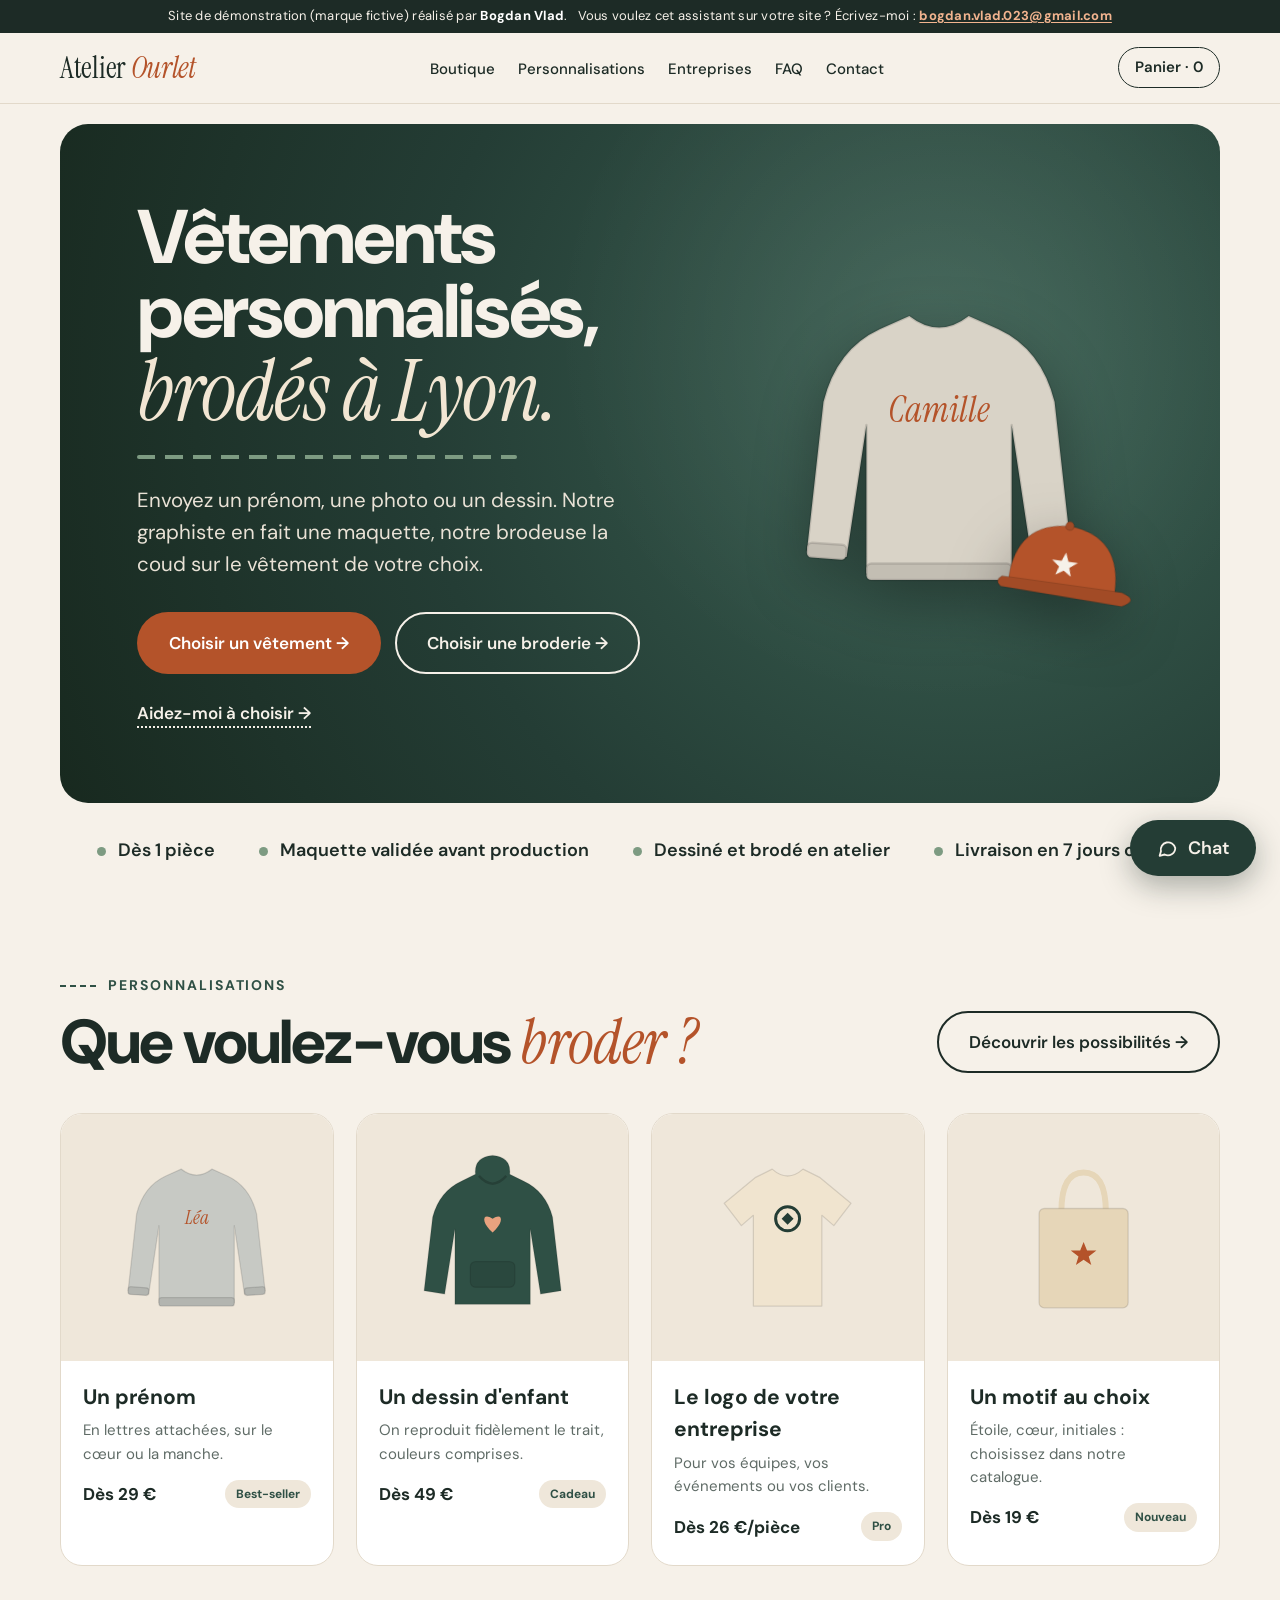
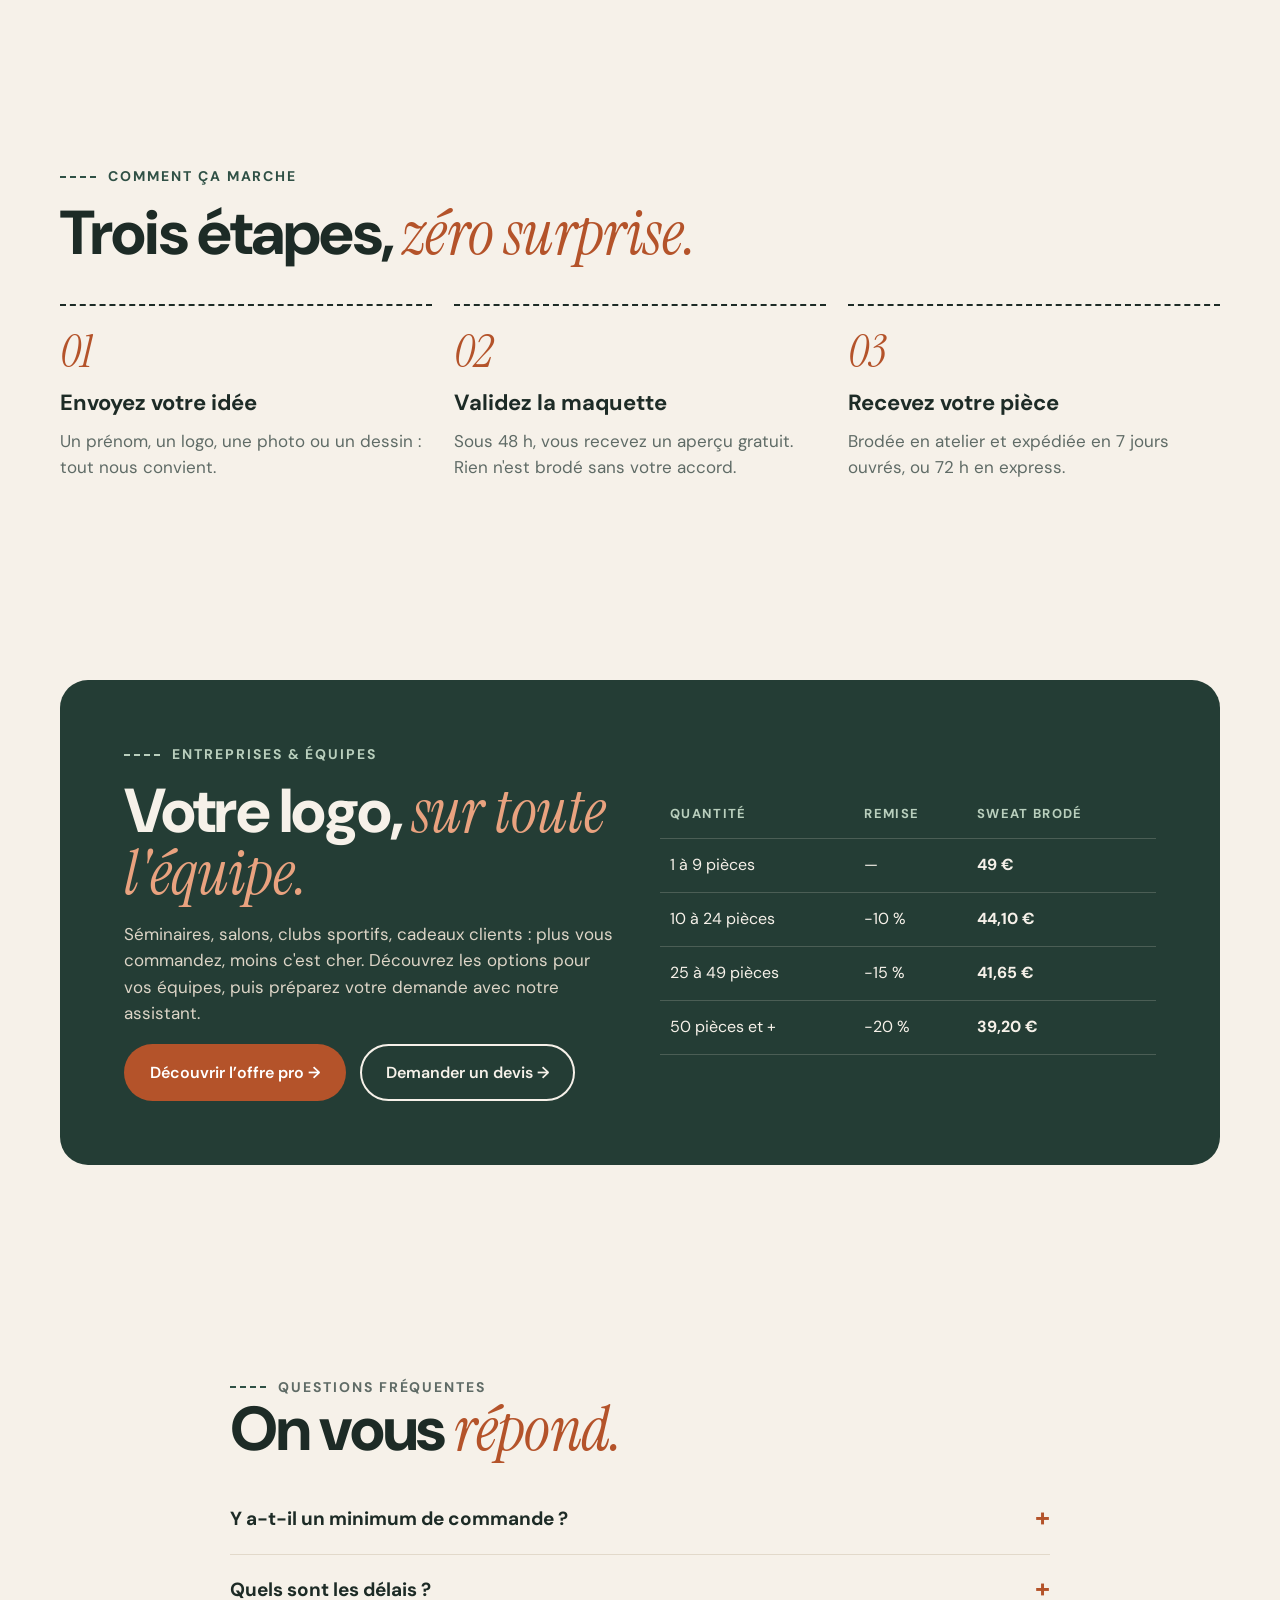
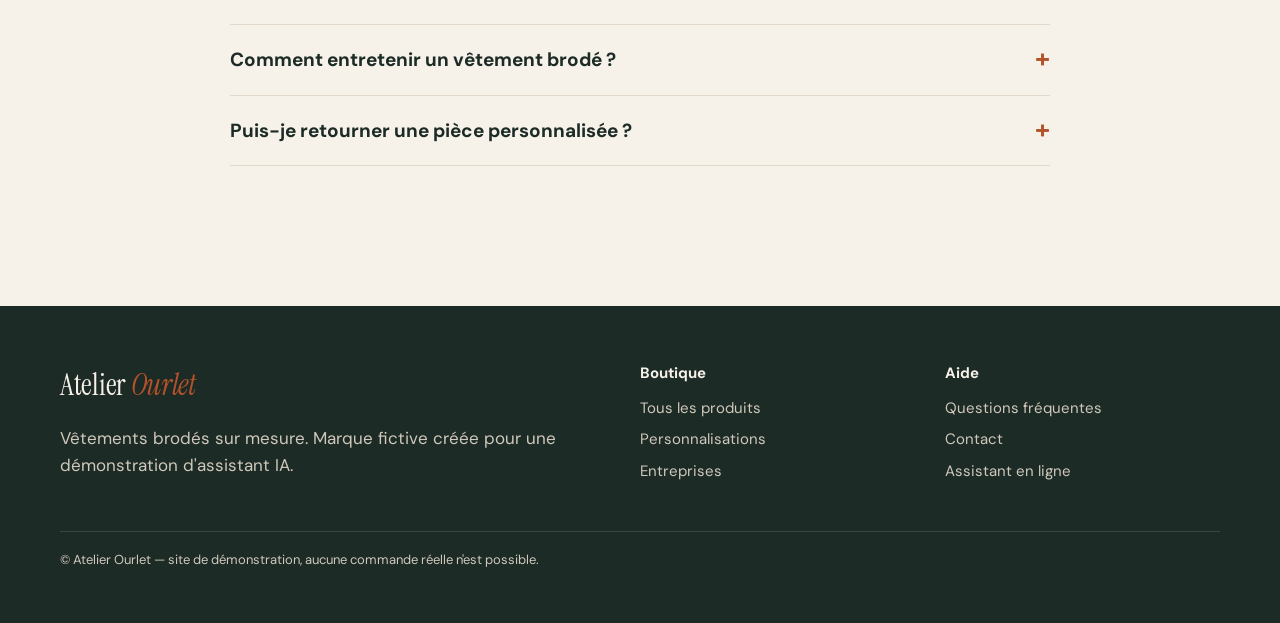
==== commit 01fe9e1b: "Boutons : espacement sur l'accueil (offre pro) et carte « Une autre question ? » de la FAQ Co-Author" ====
--- a/index.html
+++ b/index.html
@@ -10,7 +10,7 @@
   <link href="https://fonts.googleapis.com/css2?family=DM+Sans:wght@400;500;600;700;800&family=Instrument+Serif:ital@0;1&display=swap" rel="stylesheet">
   <link rel="stylesheet" href="style.css?v=contact-20261122">
   <link rel="stylesheet" href="chat-widget.css?v=devis-20261122">
-  <link rel="stylesheet" href="animations.css">
+  <link rel="stylesheet" href="animations.css?v=btn-20261122">
 </head>
 <body>
   <div class="demo-bar"><span>Site de démonstration (marque fictive) réalisé par <strong>Bogdan Vlad</strong>.</span> <span>Vous voulez cet assistant sur votre site ? Écrivez-moi : <a href="mailto:bogdan.vlad.023@gmail.com?subject=Assistant%20IA%20pour%20mon%20site">bogdan.vlad.023@gmail.com</a></span></div>
@@ -104,7 +104,7 @@
             <p class="eyebrow">Entreprises &amp; équipes</p>
             <h2>Votre logo, <em>sur toute l'équipe.</em></h2>
             <p>Séminaires, salons, clubs sportifs, cadeaux clients : plus vous commandez, moins c'est cher. Découvrez les options pour vos équipes, puis préparez votre demande avec notre assistant.</p>
-            <a class="btn btn-terra" href="entreprises.html">Découvrir l’offre pro →</a> <button class="btn btn-ghost" type="button" data-open-chat>Demander un devis</button>
+            <div class="btn-row"><a class="btn btn-terra" href="entreprises.html">Découvrir l’offre pro →</a><button class="btn btn-ghost" type="button" data-open-chat>Demander un devis →</button></div>
           </div>
           <div class="table-wrap">
             <table class="tiers">
--- a/animations.css
+++ b/animations.css
@@ -61,9 +61,13 @@
 .faq-hero h1 em { color:#f0b494; }
 .faq-hero .lead { color:#e0dfd5; }
 .faq-list { margin-top:28px; }
-.faq-bottom { margin-top:40px; background:var(--cream-2); padding:30px; border-radius:24px; }
-.faq-bottom h3 { font-size:28px; margin:0; }
-.faq-bottom p { color:var(--muted); }
+.faq-bottom { margin-top:40px; background:var(--cream-2); padding:30px clamp(24px,4vw,40px); border-radius:24px; display:grid; grid-template-columns:1fr auto; align-items:center; column-gap:28px; }
+.faq-bottom h3 { font-size:28px; margin:0; grid-column:1; }
+.faq-bottom p { color:var(--muted); margin:6px 0 0; grid-column:1; }
+.faq-bottom .btn { grid-column:2; grid-row:1 / span 2; }
+@media (max-width:640px) { .faq-bottom { grid-template-columns:1fr; } .faq-bottom .btn { grid-column:1; grid-row:auto; margin-top:20px; justify-self:start; } }
+.btn-row { display:flex; flex-wrap:wrap; gap:12px 14px; margin-top:8px; }
+.btn-row .btn { padding:16px 24px; font-size:16px; }
 .mobile-menu-button { display:none; cursor:pointer; padding:10px 13px; border:1px solid var(--line); border-radius:12px; background:transparent; font:700 15px var(--sans); color:var(--ink); }
 .mobile-menu { display:none; }
 @media (max-width:950px) {
